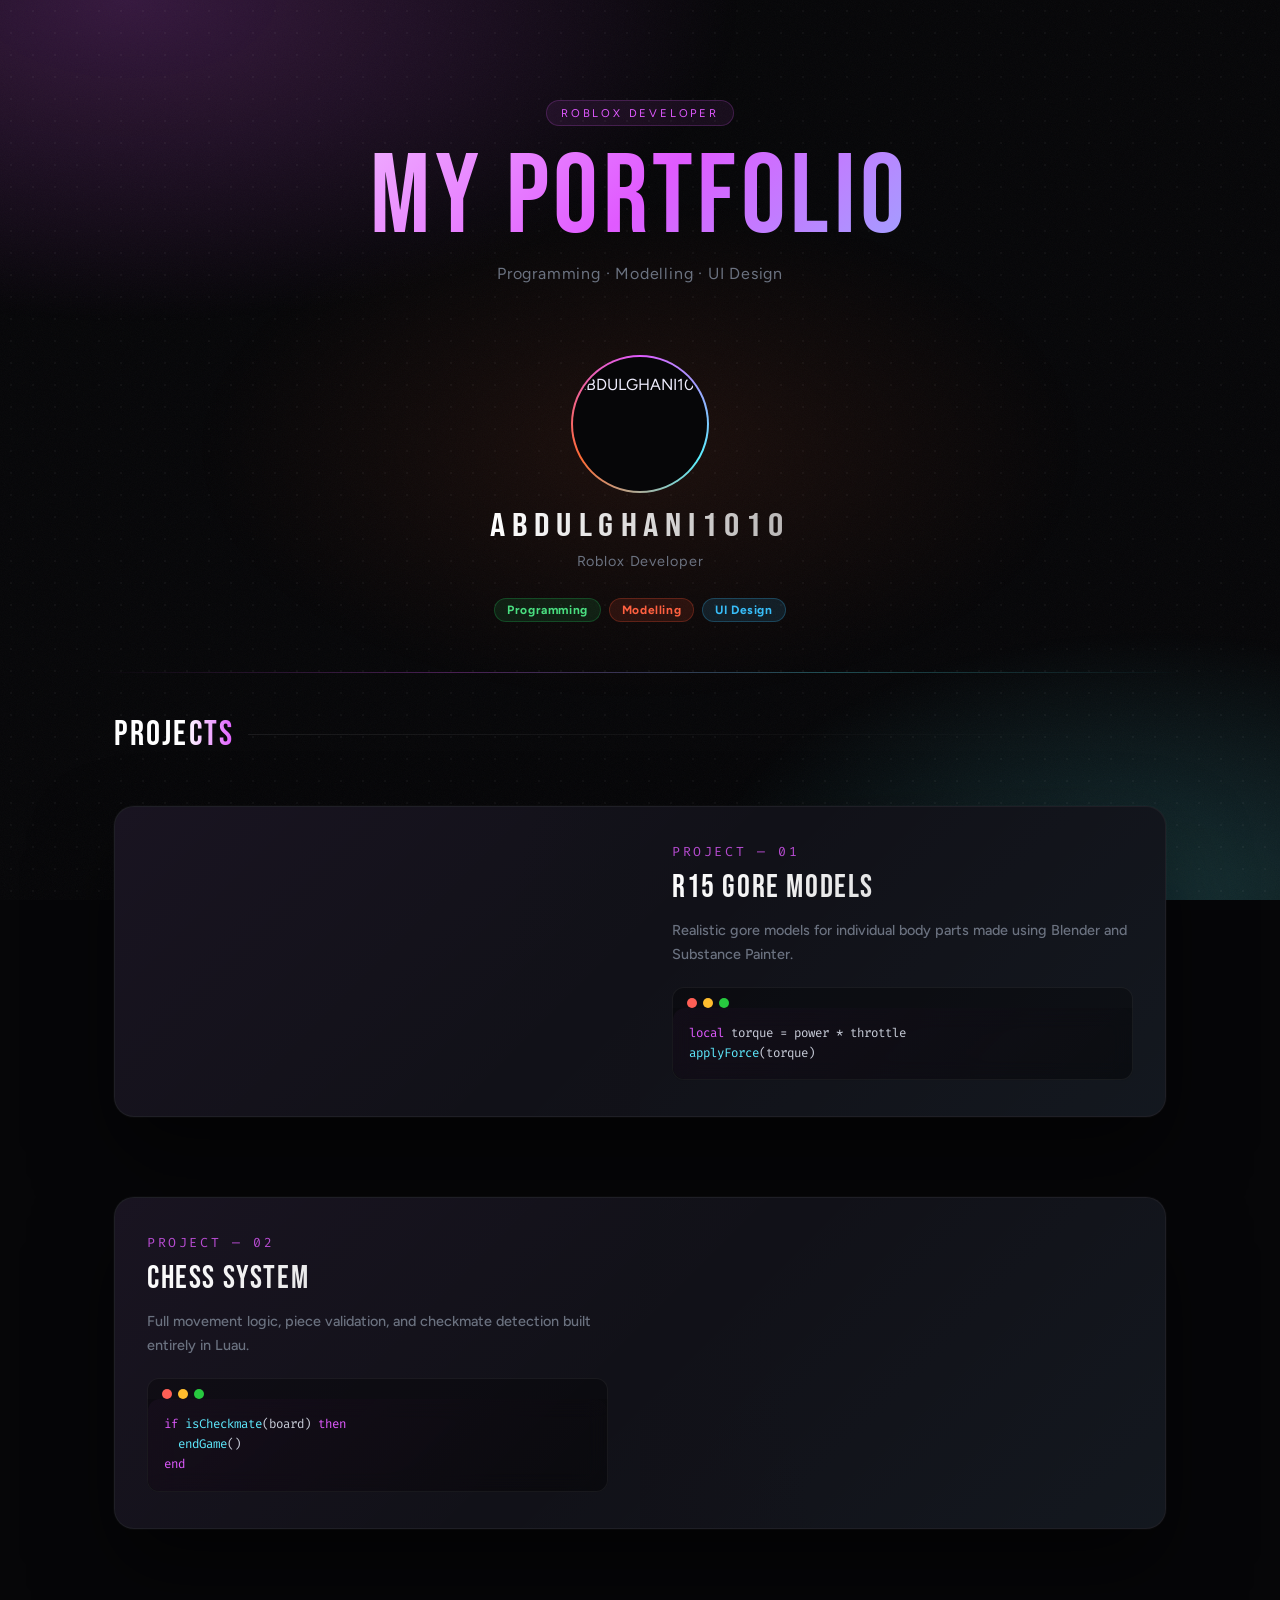
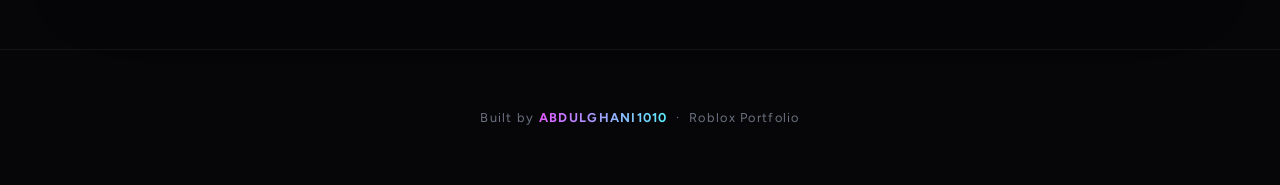
==== main.html @ 299fa9f6 "Rename index.html to main.html" ====
<!DOCTYPE html>
<html lang="en">
<head>
<meta charset="UTF-8">
<meta name="viewport" content="width=device-width, initial-scale=1.0">
<title>Roblox Portfolio</title>
<link href="https://fonts.googleapis.com/css2?family=Bebas+Neue&family=Figtree:wght@400;500;600;700&family=Fira+Code:wght@400;500&display=swap" rel="stylesheet">
<style>
:root {
  --bg: #060608;
  --surface: #0d0d12;
  --card: #111118;
  --border: rgba(255,255,255,0.06);
  --muted: #6b7280;
  --accent1: #e05aff;
  --accent2: #5af0ff;
  --accent3: #ff6b35;
  --text: #f0eeff;
}

* { box-sizing: border-box; }

body {
  margin: 0;
  font-family: 'Figtree', sans-serif;
  background: var(--bg);
  color: var(--text);
  overflow-x: hidden;
}

/* ── LAYERED BACKGROUND ── */
body::before {
  content: "";
  position: fixed;
  inset: 0;
  background:
    radial-gradient(ellipse 80% 60% at 10% 0%, rgba(224,90,255,0.22) 0%, transparent 60%),
    radial-gradient(ellipse 60% 50% at 90% 100%, rgba(90,240,255,0.18) 0%, transparent 60%),
    radial-gradient(ellipse 50% 40% at 50% 50%, rgba(255,107,53,0.09) 0%, transparent 70%);
  pointer-events: none;
  z-index: 0;
}

/* noise grain overlay */
body::after {
  content: "";
  position: fixed;
  inset: 0;
  opacity: 0.035;
  background-image: url("data:image/svg+xml,%3Csvg viewBox='0 0 256 256' xmlns='http://www.w3.org/2000/svg'%3E%3Cfilter id='n'%3E%3CfeTurbulence type='fractalNoise' baseFrequency='0.9' numOctaves='4' stitchTiles='stitch'/%3E%3C/filter%3E%3Crect width='100%25' height='100%25' filter='url(%23n)'/%3E%3C/svg%3E");
  background-size: 200px 200px;
  pointer-events: none;
  z-index: 0;
}

/* dot grid */
.dot-grid {
  position: fixed;
  inset: 0;
  background-image: radial-gradient(rgba(255,255,255,0.04) 1px, transparent 1px);
  background-size: 22px 22px;
  pointer-events: none;
  z-index: 0;
}

/* ── HEADER ── */
header {
  position: relative;
  text-align: center;
  padding: 100px 20px 20px;
  z-index: 1;
}

.header-label {
  display: inline-block;
  font-size: 0.7rem;
  letter-spacing: 0.25em;
  text-transform: uppercase;
  color: var(--accent1);
  background: rgba(224,90,255,0.08);
  border: 1px solid rgba(224,90,255,0.2);
  padding: 5px 14px;
  border-radius: 20px;
  margin-bottom: 20px;
}

h1 {
  font-size: clamp(3.5rem, 9vw, 7rem);
  font-family: 'Bebas Neue', sans-serif;
  font-weight: 400;
  margin: 0;
  line-height: 0.95;
  background: linear-gradient(135deg, #fff 0%, var(--accent1) 50%, var(--accent2) 100%);
  -webkit-background-clip: text;
  -webkit-text-fill-color: transparent;
  background-clip: text;
  letter-spacing: 0.04em;
}

.header-sub {
  color: var(--muted);
  font-size: 1rem;
  margin-top: 12px;
  letter-spacing: 0.05em;
}

/* ── SECTIONS ── */
section {
  max-width: 1100px;
  margin: auto;
  padding: 40px 24px;
  position: relative;
  z-index: 1;
}

/* ── SEPARATOR ── */
.separator {
  height: 1px;
  max-width: 1100px;
  margin: 10px auto 0;
  background: linear-gradient(to right, transparent, rgba(224,90,255,0.3), rgba(90,240,255,0.3), transparent);
  position: relative;
  z-index: 1;
}

/* ── PROFILE ── */
.profile {
  display: flex;
  flex-direction: column;
  align-items: center;
  text-align: center;
  gap: 18px;
}

.avatar-wrap {
  position: relative;
  display: inline-block;
}

.avatar-wrap::before {
  content: "";
  position: absolute;
  inset: -4px;
  border-radius: 50%;
  background: conic-gradient(var(--accent1), var(--accent2), var(--accent3), var(--accent1));
  animation: spin 4s linear infinite;
  z-index: 0;
}

.avatar-wrap::after {
  content: "";
  position: absolute;
  inset: -2px;
  border-radius: 50%;
  background: var(--bg);
  z-index: 1;
}

@keyframes spin { to { transform: rotate(360deg); } }

.profile img {
  position: relative;
  z-index: 2;
  width: 130px;
  height: 130px;
  border-radius: 50%;
  object-fit: cover;
  display: block;
}

.profile-info h2 {
  margin: 0 0 6px;
  font-family: 'Bebas Neue', sans-serif;
  font-size: 2rem;
  font-weight: 400;
  letter-spacing: 0.18em;
  transform: scaleX(1.18);
  display: inline-block;
  background: linear-gradient(90deg, #fff, rgba(255,255,255,0.7));
  -webkit-background-clip: text;
  -webkit-text-fill-color: transparent;
  background-clip: text;
}

.profile-info p {
  margin: 0;
  color: var(--muted);
  font-size: 0.9rem;
  letter-spacing: 0.06em;
}

.tags {
  display: flex;
  gap: 8px;
  flex-wrap: wrap;
  justify-content: center;
  margin-top: 10px;
}

.tag {
  font-size: 0.75rem;
  padding: 4px 12px;
  border-radius: 20px;
  font-weight: 700;
  letter-spacing: 0.05em;
}

.tag:nth-child(1) { background: rgba(34,197,94,0.12); color: #4ade80; border: 1px solid rgba(34,197,94,0.25); }
.tag:nth-child(2) { background: rgba(255,80,50,0.12); color: #ff6040; border: 1px solid rgba(255,80,50,0.25); }
.tag:nth-child(3) { background: rgba(56,189,248,0.12); color: #38bdf8; border: 1px solid rgba(56,189,248,0.25); }

/* ── SECTION HEADING ── */
.section-heading {
  display: flex;
  align-items: center;
  gap: 14px;
  margin-bottom: 50px;
}

.section-heading h2 {
  font-size: 2.2rem;
  font-family: 'Bebas Neue', sans-serif;
  font-weight: 400;
  letter-spacing: 0.06em;
  margin: 0;
  background: linear-gradient(90deg, #fff 60%, var(--accent1));
  -webkit-background-clip: text;
  -webkit-text-fill-color: transparent;
  background-clip: text;
}

.heading-line {
  flex: 1;
  height: 1px;
  background: linear-gradient(to right, rgba(255,255,255,0.08), transparent);
}

.heading-num {
  font-family: 'Fira Code', monospace;
  font-size: 0.7rem;
  color: var(--accent1);
  opacity: 0.6;
}

/* ── PROJECTS ── */
.project {
  display: grid;
  grid-template-columns: 1fr 1fr;
  gap: 0;
  margin-bottom: 80px;
  position: relative;
  border-radius: 20px;
  overflow: hidden;
  background: var(--card);
  border: 1px solid var(--border);
  box-shadow: 0 0 0 1px rgba(255,255,255,0.02), 0 40px 80px rgba(0,0,0,0.5);
  transition: box-shadow 0.4s;
}

.project::before {
  content: "";
  position: absolute;
  inset: 0;
  background: linear-gradient(135deg, rgba(224,90,255,0.04) 0%, transparent 50%, rgba(90,240,255,0.03) 100%);
  pointer-events: none;
  z-index: 0;
}

.project:hover {
  box-shadow: 0 0 0 1px rgba(224,90,255,0.15), 0 60px 100px rgba(0,0,0,0.6), 0 0 60px rgba(224,90,255,0.06);
}

.project.reverse {
  direction: rtl;
}
.project.reverse > * {
  direction: ltr;
}

/* accent bar on hover */
.project::after {
  content: "";
  position: absolute;
  top: 0; left: 0; right: 0;
  height: 2px;
  background: linear-gradient(90deg, var(--accent1), var(--accent2));
  opacity: 0;
  transition: opacity 0.3s;
}
.project:hover::after { opacity: 1; }

.media {
  position: relative;
  min-height: 260px;
  overflow: hidden;
}

/* ── SHORTER, TILTED TRANSITION ── */
.media::after {
  content: "";
  position: absolute;
  /* Increased inset to ensure the skew doesn't show gaps at the edges */
  inset: -10% -25%; 
  /* The gradient now stays transparent until 60%, making the fade 'shorter' */
  background: linear-gradient(to right, transparent 60%, var(--card) 85%);
  transform: skewX(-12deg);
  transform-origin: bottom right;
  pointer-events: none;
  z-index: 1;
}

/* Reverse logic for alternating projects */
.project.reverse .media::after {
  background: linear-gradient(to left, transparent 60%, var(--card) 85%);
  transform: skewX(12deg);
  transform-origin: bottom left;
}

.media video {
  width: 100%;
  height: 100%;
  object-fit: cover;
  display: block;
  opacity: 0.85;
  transition: opacity 0.3s, transform 0.5s;
}

.project:hover .media video {
  opacity: 1;
  transform: scale(1.03);
}

.content {
  padding: 36px 32px;
  display: flex;
  flex-direction: column;
  justify-content: center;
  position: relative;
  z-index: 1;
}

.project-num {
  font-family: 'Fira Code', monospace;
  font-size: 0.82rem;
  color: var(--accent1);
  letter-spacing: 0.2em;
  margin-bottom: 10px;
  opacity: 0.8;
}

.content h3 {
  margin: 0 0 12px;
  font-family: 'Bebas Neue', sans-serif;
  font-size: 2rem;
  font-weight: 400;
  letter-spacing: 0.05em;
  line-height: 1.1;
  background: linear-gradient(135deg, #fff 0%, rgba(255,255,255,0.75) 100%);
  -webkit-background-clip: text;
  -webkit-text-fill-color: transparent;
  background-clip: text;
}

.content p {
  color: var(--muted);
  font-size: 0.9rem;
  line-height: 1.7;
  margin: 0 0 20px;
  font-family: 'Figtree', sans-serif;
  font-weight: 500;
}

pre {
  background: rgba(0,0,0,0.4);
  padding: 16px;
  border-radius: 12px;
  overflow-x: auto;
  font-size: 0.78rem;
  border: 1px solid rgba(255,255,255,0.06);
  margin: 0;
  position: relative;
  backdrop-filter: blur(10px);
}

pre::before {
  content: "";
  position: absolute;
  inset: 0;
  border-radius: 12px;
  background: linear-gradient(135deg, rgba(224,90,255,0.04), transparent);
  pointer-events: none;
}

code {
  font-family: 'Fira Code', monospace;
  color: #c9d1d9;
  line-height: 1.6;
}

/* syntax highlights */
code .kw  { color: var(--accent1); }
code .fn  { color: var(--accent2); }
code .str { color: var(--accent3); }
code .num { color: #79c0ff; }

/* code window dots */
.code-wrap {
  position: relative;
}
.code-dots {
  display: flex;
  gap: 6px;
  padding: 10px 14px 0;
  background: rgba(0,0,0,0.3);
  border-radius: 12px 12px 0 0;
  border: 1px solid rgba(255,255,255,0.06);
  border-bottom: none;
}
.code-dots span {
  width: 10px; height: 10px; border-radius: 50%;
}
.code-dots span:nth-child(1) { background: #ff5f56; }
.code-dots span:nth-child(2) { background: #ffbd2e; }
.code-dots span:nth-child(3) { background: #27c93f; }
.code-wrap pre {
  border-top-left-radius: 0;
  border-top-right-radius: 0;
  border-top: none;
}

/* ── FOOTER ── */
footer {
  text-align: center;
  padding: 60px 20px;
  position: relative;
  z-index: 1;
  color: var(--muted);
  font-size: 0.8rem;
  letter-spacing: 0.1em;
  border-top: 1px solid var(--border);
}

footer span {
  background: linear-gradient(90deg, var(--accent1), var(--accent2));
  -webkit-background-clip: text;
  -webkit-text-fill-color: transparent;
  background-clip: text;
  font-weight: 700;
}

/* ── SCROLL FADE IN ── */
.fade-in {
  opacity: 0;
  transform: translateY(28px);
  transition: opacity 0.7s ease, transform 0.7s ease;
}
.fade-in.visible {
  opacity: 1;
  transform: none;
}

@media (max-width: 768px) {
  .project, .project.reverse {
    grid-template-columns: 1fr;
    direction: ltr;
  }
  .media { min-height: 200px; }
  .media::after { background: linear-gradient(to top, var(--card) 0%, transparent 60%) !important; }
  .content { padding: 24px 20px; }
}
</style>
</head>
<body>
<div class="dot-grid"></div>

<header>
  <div class="header-label">Roblox Developer</div>
  <h1>My Portfolio</h1>
  <p class="header-sub">Programming · Modelling · UI Design</p>
</header>

<section>
  <div class="profile fade-in">
    <div class="avatar-wrap">
      <img src="https://tr.rbxcdn.com/30DAY-AvatarHeadshot-11697BC1179169B8BC1C5630C029A08D-Png/150/150/AvatarHeadshot/Webp/noFilter" alt="ABDULGHANI1010">
    </div>
    <div class="profile-info">
      <h2>ABDULGHANI1010</h2>
      <p>Roblox Developer</p>
    </div>
    <div class="tags">
      <div class="tag">Programming</div>
      <div class="tag">Modelling</div>
      <div class="tag">UI Design</div>
    </div>
  </div>
</section>

<div class="separator"></div>

<section>
  <div class="section-heading fade-in">
    <h2>Projects</h2>
    <div class="heading-line"></div>
  </div>
  <div id="projects"></div>
</section>

<footer>
  Built by <span>ABDULGHANI1010</span> &nbsp;·&nbsp; Roblox Portfolio
</footer>

<script>
const projectData = [
  {
    title: "R15 Gore Models",
    desc: "Realistic gore models for individual body parts made using Blender and Substance Painter.",
    video: "https://www.w3schools.com/html/mov_bbb.mp4",
    code: `<span class="kw">local</span> torque = power * throttle\n<span class="fn">applyForce</span>(torque)`
  },
  {
    title: "Chess System",
    desc: "Full movement logic, piece validation, and checkmate detection built entirely in Luau.",
    video: "https://www.w3schools.com/html/mov_bbb.mp4",
    code: `<span class="kw">if</span> <span class="fn">isCheckmate</span>(board) <span class="kw">then</span>\n  <span class="fn">endGame</span>()\n<span class="kw">end</span>`
  }
];

const container = document.getElementById("projects");

projectData.forEach((p, i) => {
  const project = document.createElement("div");
  project.className = "project fade-in" + (i % 2 === 1 ? " reverse" : "");

  project.innerHTML = `
    <div class="media">
      <video src="${p.video}" autoplay muted loop playsinline></video>
    </div>
    <div class="content">
      <div class="project-num">PROJECT — 0${i + 1}</div>
      <h3>${p.title}</h3>
      <p>${p.desc}</p>
      <div class="code-wrap">
        <div class="code-dots">
          <span></span><span></span><span></span>
        </div>
        <pre><code>${p.code}</code></pre>
      </div>
    </div>
  `;
  container.appendChild(project);
});

// scroll fade in
const observer = new IntersectionObserver((entries) => {
  entries.forEach((e, idx) => {
    if (e.isIntersecting) {
      setTimeout(() => e.target.classList.add("visible"), idx * 80);
      observer.unobserve(e.target);
    }
  });
}, { threshold: 0.1 });

document.querySelectorAll(".fade-in").forEach(el => observer.observe(el));
</script>
</body>
</html>
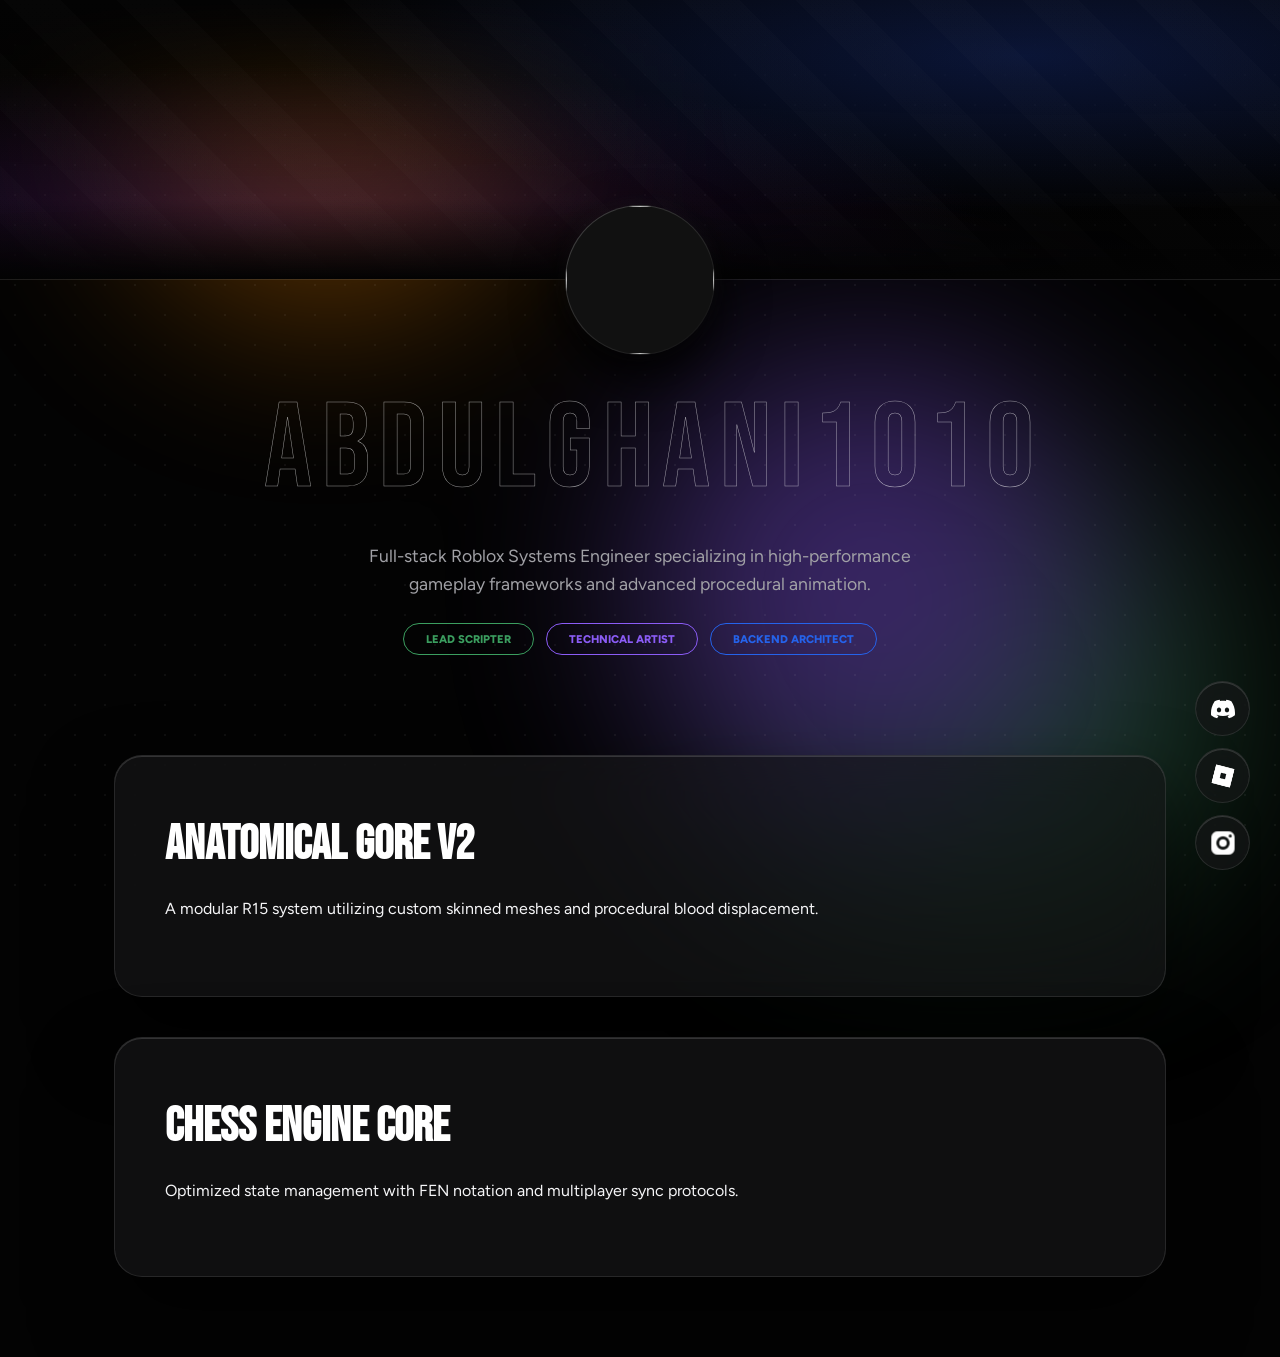
==== commit 68e57755: "Added a bunch of features" ====
--- a/main.html
+++ b/main.html
@@ -3,19 +3,27 @@
 <head>
 <meta charset="UTF-8">
 <meta name="viewport" content="width=device-width, initial-scale=1.0">
-<title>Roblox Portfolio</title>
-<link href="https://fonts.googleapis.com/css2?family=Bebas+Neue&family=Figtree:wght@400;500;600;700&family=Fira+Code:wght@400;500&display=swap" rel="stylesheet">
+<title>Roblox Portfolio | ABDULGHANI1010</title>
+<link href="https://fonts.googleapis.com/css2?family=Bebas+Neue&family=Figtree:wght@300;400;500;600;700&family=Fira+Code:wght@400;500&display=swap" rel="stylesheet">
 <style>
 :root {
-  --bg: #060608;
-  --surface: #0d0d12;
-  --card: #111118;
-  --border: rgba(255,255,255,0.06);
-  --muted: #6b7280;
-  --accent1: #e05aff;
-  --accent2: #5af0ff;
-  --accent3: #ff6b35;
-  --text: #f0eeff;
+  --bg: #030303;
+  --card: rgba(22, 22, 24, 0.7);
+  --border: rgba(255, 255, 255, 0.1);
+  --rim-light: rgba(255, 255, 255, 0.15);
+  --muted: #a1a1a6; 
+  --text: #f5f5f7;
+  --glass: blur(24px) saturate(160%);
+  --banner-grad: linear-gradient(135deg, #444 0%, #111 100%);
+  
+  --badge-green: #3b9e5f;
+  --badge-purple: #8b5cf6;
+  --badge-blue: #2563eb;
+
+  --rbx-keyword: #f86d7c;
+  --rbx-function: #84d6f7;
+  --rbx-string: #adf195;
+  --rbx-comment: #666666;
 }
 
 * { box-sizing: border-box; }
@@ -28,540 +36,386 @@
   overflow-x: hidden;
 }
 
-/* ── LAYERED BACKGROUND ── */
-body::before {
-  content: "";
+/* ── BACKGROUND GLOW EFFECT ── */
+.glow-container {
   position: fixed;
   inset: 0;
-  background:
-    radial-gradient(ellipse 80% 60% at 10% 0%, rgba(224,90,255,0.22) 0%, transparent 60%),
-    radial-gradient(ellipse 60% 50% at 90% 100%, rgba(90,240,255,0.18) 0%, transparent 60%),
-    radial-gradient(ellipse 50% 40% at 50% 50%, rgba(255,107,53,0.09) 0%, transparent 70%);
-  pointer-events: none;
-  z-index: 0;
-}
-
-/* noise grain overlay */
-body::after {
-  content: "";
+  z-index: -2;
+  overflow: hidden;
+  filter: blur(100px);
+  opacity: 0.4;
+}
+
+.glow-blob {
+  position: absolute;
+  border-radius: 50%;
+  animation: move 20s infinite alternate;
+}
+
+.orange { width: 400px; height: 400px; background: #ff8c00; top: -10%; left: 10%; }
+.green { width: 500px; height: 500px; background: #3b9e5f; bottom: -5%; right: 5%; animation-delay: -5s; }
+.purple { width: 450px; height: 450px; background: #8b5cf6; top: 40%; left: 50%; animation-delay: -10s; }
+
+@keyframes move {
+  from { transform: translate(0, 0) scale(1); }
+  to { transform: translate(100px, 50px) scale(1.1); }
+}
+
+.bg-layer {
   position: fixed;
   inset: 0;
-  opacity: 0.035;
-  background-image: url("data:image/svg+xml,%3Csvg viewBox='0 0 256 256' xmlns='http://www.w3.org/2000/svg'%3E%3Cfilter id='n'%3E%3CfeTurbulence type='fractalNoise' baseFrequency='0.9' numOctaves='4' stitchTiles='stitch'/%3E%3C/filter%3E%3Crect width='100%25' height='100%25' filter='url(%23n)'/%3E%3C/svg%3E");
-  background-size: 200px 200px;
-  pointer-events: none;
-  z-index: 0;
-}
-
-/* dot grid */
-.dot-grid {
-  position: fixed;
+  z-index: -1;
+  background-image: radial-gradient(rgba(255,255,255,0.05) 1.5px, transparent 1.5px);
+  background-size: 30px 30px;
+}
+
+/* ── ELEGANT BANNER ── */
+.banner {
+  width: 100%;
+  height: 280px;
+  position: relative;
+  background: transparent;
+  display: flex;
+  align-items: center;
+  justify-content: center;
+  overflow: hidden;
+  border-bottom: 1px solid var(--border);
+}
+
+.banner-image {
+  position: absolute;
   inset: 0;
-  background-image: radial-gradient(rgba(255,255,255,0.04) 1px, transparent 1px);
-  background-size: 22px 22px;
-  pointer-events: none;
-  z-index: 0;
-}
-
-/* ── HEADER ── */
-header {
+  z-index: 1;
+  background: 
+    radial-gradient(ellipse at 20% 80%, rgba(88, 28, 135, 0.3) 0%, transparent 50%),
+    radial-gradient(ellipse at 80% 20%, rgba(30, 64, 175, 0.3) 0%, transparent 50%),
+    linear-gradient(180deg, var(--bg) 0%, transparent 100%);
+  animation: bannerPulse 8s ease-in-out infinite;
+}
+
+@keyframes bannerPulse {
+  0%, 100% { opacity: 0.8; }
+  50% { opacity: 1; }
+}
+
+.banner-image::before {
+  content: '';
+  position: absolute;
+  inset: 0;
+  background: repeating-linear-gradient(
+    45deg,
+    transparent,
+    transparent 40px,
+    rgba(255, 255, 255, 0.01) 40px,
+    rgba(255, 255, 255, 0.01) 80px
+  );
+}
+
+.banner-image::after {
+  content: '';
+  position: absolute;
+  bottom: 0;
+  left: 0;
+  right: 0;
+  height: 80px;
+  background: linear-gradient(to top, var(--bg), transparent);
+}
+
+.profile-container {
+  max-width: 800px;
+  margin: -75px auto 60px;
+  padding: 0 24px;
+  text-align: center;
   position: relative;
-  text-align: center;
-  padding: 100px 20px 20px;
-  z-index: 1;
-}
-
-.header-label {
+  z-index: 10;
+}
+
+.profile-img {
+  width: 150px;
+  height: 150px;
+  border-radius: 50%;
+  padding: 1px;
+  background: var(--banner-grad);
   display: inline-block;
-  font-size: 0.7rem;
-  letter-spacing: 0.25em;
-  text-transform: uppercase;
-  color: var(--accent1);
-  background: rgba(224,90,255,0.08);
-  border: 1px solid rgba(224,90,255,0.2);
-  padding: 5px 14px;
-  border-radius: 20px;
-  margin-bottom: 20px;
-}
-
-h1 {
-  font-size: clamp(3.5rem, 9vw, 7rem);
-  font-family: 'Bebas Neue', sans-serif;
-  font-weight: 400;
-  margin: 0;
-  line-height: 0.95;
-  background: linear-gradient(135deg, #fff 0%, var(--accent1) 50%, var(--accent2) 100%);
-  -webkit-background-clip: text;
-  -webkit-text-fill-color: transparent;
-  background-clip: text;
-  letter-spacing: 0.04em;
-}
-
-.header-sub {
+  /* UPDATED BOX SHADOW: Added a deep black shadow and a subtle outer glow */
+  box-shadow: 0 20px 50px rgba(0,0,0,1), 0 0 20px rgba(255,255,255,0.05);
+}
+
+.profile-img img {
+  width: 100%;
+  height: 100%;
+  border-radius: 50%;
+  background: #111;
+  display: block;
+  object-fit: cover;
+}
+
+h1 { 
+  font-family: 'Bebas Neue', sans-serif; 
+  font-size: clamp(3.5rem, 12vw, 7.5rem); 
+  margin: 20px 0 0; 
+  color: transparent;
+  -webkit-text-stroke: 0.5px rgba(255, 255, 255, 0.6);
+  letter-spacing: 0.08em;
+  font-weight: 200;
+}
+
+.profile-description {
+  margin: 20px auto;
   color: var(--muted);
-  font-size: 1rem;
-  margin-top: 12px;
-  letter-spacing: 0.05em;
-}
-
-/* ── SECTIONS ── */
-section {
-  max-width: 1100px;
-  margin: auto;
-  padding: 40px 24px;
+  line-height: 1.6;
+  font-size: 1.1rem;
+  max-width: 600px;
+}
+
+.skill-pills { display: flex; justify-content: center; gap: 12px; margin-top: 25px; }
+.pill { 
+  padding: 8px 22px; 
+  border-radius: 100px; 
+  font-size: 0.7rem; 
+  font-weight: 800; 
+  text-transform: uppercase; 
+  background: transparent;
+  border: 1.5px solid;
+}
+.pill-1 { border-color: var(--badge-green); color: var(--badge-green); }
+.pill-2 { border-color: var(--badge-purple); color: var(--badge-purple); }
+.pill-3 { border-color: var(--badge-blue); color: var(--badge-blue); }
+
+section { max-width: 1100px; margin: 0 auto; padding: 40px 24px; }
+
+/* Collapsed state - hide media, show title/desc */
+.project {
+  display: grid;
+  grid-template-columns: 1fr;
+  background: var(--card);
+  backdrop-filter: var(--glass);
+  border: 1px solid var(--border);
+  border-radius: 28px;
+  margin-bottom: 40px;
+  overflow: hidden;
   position: relative;
-  z-index: 1;
-}
-
-/* ── SEPARATOR ── */
-.separator {
-  height: 1px;
-  max-width: 1100px;
-  margin: 10px auto 0;
-  background: linear-gradient(to right, transparent, rgba(224,90,255,0.3), rgba(90,240,255,0.3), transparent);
-  position: relative;
-  z-index: 1;
-}
-
-/* ── PROFILE ── */
-.profile {
+  box-shadow: inset 0 1px 0 0 var(--rim-light), 0 40px 80px rgba(0,0,0,0.6);
+  cursor: pointer;
+  transition: box-shadow 0.3s ease, transform 0.3s ease;
+}
+
+.project:hover {
+  transform: translateY(-2px);
+  box-shadow: inset 0 1px 0 0 var(--rim-light), 0 50px 100px rgba(0,0,0,0.7);
+}
+
+.project .media {
+  display: none;
+}
+
+.project .content {
+  padding: 60px 50px;
   display: flex;
   flex-direction: column;
-  align-items: center;
-  text-align: center;
-  gap: 18px;
-}
-
-.avatar-wrap {
-  position: relative;
-  display: inline-block;
-}
-
-.avatar-wrap::before {
-  content: "";
-  position: absolute;
-  inset: -4px;
-  border-radius: 50%;
-  background: conic-gradient(var(--accent1), var(--accent2), var(--accent3), var(--accent1));
-  animation: spin 4s linear infinite;
-  z-index: 0;
-}
-
-.avatar-wrap::after {
-  content: "";
-  position: absolute;
-  inset: -2px;
-  border-radius: 50%;
-  background: var(--bg);
-  z-index: 1;
-}
-
-@keyframes spin { to { transform: rotate(360deg); } }
-
-.profile img {
-  position: relative;
-  z-index: 2;
-  width: 130px;
-  height: 130px;
-  border-radius: 50%;
-  object-fit: cover;
+  justify-content: center;
+}
+
+.project .content p {
   display: block;
 }
 
-.profile-info h2 {
-  margin: 0 0 6px;
-  font-family: 'Bebas Neue', sans-serif;
-  font-size: 2rem;
-  font-weight: 400;
-  letter-spacing: 0.18em;
-  transform: scaleX(1.18);
-  display: inline-block;
-  background: linear-gradient(90deg, #fff, rgba(255,255,255,0.7));
-  -webkit-background-clip: text;
-  -webkit-text-fill-color: transparent;
-  background-clip: text;
-}
-
-.profile-info p {
-  margin: 0;
-  color: var(--muted);
-  font-size: 0.9rem;
-  letter-spacing: 0.06em;
-}
-
-.tags {
-  display: flex;
-  gap: 8px;
-  flex-wrap: wrap;
-  justify-content: center;
-  margin-top: 10px;
-}
-
-.tag {
-  font-size: 0.75rem;
-  padding: 4px 12px;
-  border-radius: 20px;
-  font-weight: 700;
-  letter-spacing: 0.05em;
-}
-
-.tag:nth-child(1) { background: rgba(34,197,94,0.12); color: #4ade80; border: 1px solid rgba(34,197,94,0.25); }
-.tag:nth-child(2) { background: rgba(255,80,50,0.12); color: #ff6040; border: 1px solid rgba(255,80,50,0.25); }
-.tag:nth-child(3) { background: rgba(56,189,248,0.12); color: #38bdf8; border: 1px solid rgba(56,189,248,0.25); }
-
-/* ── SECTION HEADING ── */
-.section-heading {
-  display: flex;
-  align-items: center;
-  gap: 14px;
-  margin-bottom: 50px;
-}
-
-.section-heading h2 {
-  font-size: 2.2rem;
-  font-family: 'Bebas Neue', sans-serif;
-  font-weight: 400;
-  letter-spacing: 0.06em;
-  margin: 0;
-  background: linear-gradient(90deg, #fff 60%, var(--accent1));
-  -webkit-background-clip: text;
-  -webkit-text-fill-color: transparent;
-  background-clip: text;
-}
-
-.heading-line {
-  flex: 1;
-  height: 1px;
-  background: linear-gradient(to right, rgba(255,255,255,0.08), transparent);
-}
-
-.heading-num {
-  font-family: 'Fira Code', monospace;
-  font-size: 0.7rem;
-  color: var(--accent1);
-  opacity: 0.6;
-}
-
-/* ── PROJECTS ── */
-.project {
-  display: grid;
-  grid-template-columns: 1fr 1fr;
-  gap: 0;
-  margin-bottom: 80px;
-  position: relative;
-  border-radius: 20px;
+.content h3 { font-family: 'Bebas Neue', sans-serif; font-size: 3rem; margin: 0 0 10px; color: #fff; }
+
+.project .code-window {
+  max-height: 0;
+  opacity: 0;
   overflow: hidden;
   background: var(--card);
+  backdrop-filter: var(--glass);
   border: 1px solid var(--border);
-  box-shadow: 0 0 0 1px rgba(255,255,255,0.02), 0 40px 80px rgba(0,0,0,0.5);
-  transition: box-shadow 0.4s;
-}
-
-.project::before {
-  content: "";
-  position: absolute;
-  inset: 0;
-  background: linear-gradient(135deg, rgba(224,90,255,0.04) 0%, transparent 50%, rgba(90,240,255,0.03) 100%);
-  pointer-events: none;
-  z-index: 0;
-}
-
-.project:hover {
-  box-shadow: 0 0 0 1px rgba(224,90,255,0.15), 0 60px 100px rgba(0,0,0,0.6), 0 0 60px rgba(224,90,255,0.06);
-}
-
-.project.reverse {
-  direction: rtl;
-}
-.project.reverse > * {
-  direction: ltr;
-}
-
-/* accent bar on hover */
-.project::after {
-  content: "";
-  position: absolute;
-  top: 0; left: 0; right: 0;
-  height: 2px;
-  background: linear-gradient(90deg, var(--accent1), var(--accent2));
-  opacity: 0;
-  transition: opacity 0.3s;
-}
-.project:hover::after { opacity: 1; }
-
-.media {
+  border-radius: 12px;
+}
+
+/* Expanded state - show media and details */
+.project.expanded {
+  grid-template-columns: 1.15fr 0.85fr;
+}
+
+.project.expanded .media {
+  display: block;
   position: relative;
-  min-height: 260px;
-  overflow: hidden;
-}
-
-/* ── SHORTER, TILTED TRANSITION ── */
-.media::after {
-  content: "";
-  position: absolute;
-  /* Increased inset to ensure the skew doesn't show gaps at the edges */
-  inset: -10% -25%; 
-  /* The gradient now stays transparent until 60%, making the fade 'shorter' */
-  background: linear-gradient(to right, transparent 60%, var(--card) 85%);
-  transform: skewX(-12deg);
-  transform-origin: bottom right;
-  pointer-events: none;
+  background: #000;
   z-index: 1;
-}
-
-/* Reverse logic for alternating projects */
-.project.reverse .media::after {
-  background: linear-gradient(to left, transparent 60%, var(--card) 85%);
-  transform: skewX(12deg);
-  transform-origin: bottom left;
-}
-
-.media video {
+  clip-path: polygon(0 0, 100% 0, 85% 100%, 0 100%);
+}
+
+.project.expanded.reverse {
+  grid-template-columns: 0.85fr 1.15fr;
+}
+
+.project.expanded.reverse .media {
+  grid-column: 2;
+  clip-path: polygon(15% 0, 100% 0, 100% 100%, 0 100%);
+}
+
+.project.expanded .media video {
   width: 100%;
   height: 100%;
   object-fit: cover;
   display: block;
-  opacity: 0.85;
-  transition: opacity 0.3s, transform 0.5s;
-}
-
-.project:hover .media video {
+}
+
+.project.expanded .content {
+  padding: 60px 50px;
+}
+
+.project.expanded.reverse .content {
+  grid-column: 1;
+  grid-row: 1;
+}
+
+.project.expanded .code-window {
+  max-height: 500px;
   opacity: 1;
-  transform: scale(1.03);
-}
-
-.content {
-  padding: 36px 32px;
+}
+
+.project-header {
+  cursor: pointer;
+  user-select: none;
+}
+
+.window-header {
+  background: #1e1e1e;
+  padding: 12px 16px;
   display: flex;
-  flex-direction: column;
-  justify-content: center;
-  position: relative;
-  z-index: 1;
-}
-
-.project-num {
-  font-family: 'Fira Code', monospace;
-  font-size: 0.82rem;
-  color: var(--accent1);
-  letter-spacing: 0.2em;
-  margin-bottom: 10px;
-  opacity: 0.8;
-}
-
-.content h3 {
-  margin: 0 0 12px;
-  font-family: 'Bebas Neue', sans-serif;
-  font-size: 2rem;
-  font-weight: 400;
-  letter-spacing: 0.05em;
-  line-height: 1.1;
-  background: linear-gradient(135deg, #fff 0%, rgba(255,255,255,0.75) 100%);
-  -webkit-background-clip: text;
-  -webkit-text-fill-color: transparent;
-  background-clip: text;
-}
-
-.content p {
-  color: var(--muted);
-  font-size: 0.9rem;
-  line-height: 1.7;
-  margin: 0 0 20px;
-  font-family: 'Figtree', sans-serif;
-  font-weight: 500;
-}
-
-pre {
-  background: rgba(0,0,0,0.4);
-  padding: 16px;
-  border-radius: 12px;
-  overflow-x: auto;
-  font-size: 0.78rem;
-  border: 1px solid rgba(255,255,255,0.06);
-  margin: 0;
-  position: relative;
-  backdrop-filter: blur(10px);
-}
-
-pre::before {
-  content: "";
-  position: absolute;
-  inset: 0;
-  border-radius: 12px;
-  background: linear-gradient(135deg, rgba(224,90,255,0.04), transparent);
-  pointer-events: none;
-}
-
-code {
-  font-family: 'Fira Code', monospace;
-  color: #c9d1d9;
-  line-height: 1.6;
-}
-
-/* syntax highlights */
-code .kw  { color: var(--accent1); }
-code .fn  { color: var(--accent2); }
-code .str { color: var(--accent3); }
-code .num { color: #79c0ff; }
-
-/* code window dots */
-.code-wrap {
-  position: relative;
-}
-.code-dots {
-  display: flex;
-  gap: 6px;
-  padding: 10px 14px 0;
-  background: rgba(0,0,0,0.3);
-  border-radius: 12px 12px 0 0;
-  border: 1px solid rgba(255,255,255,0.06);
-  border-bottom: none;
-}
-.code-dots span {
-  width: 10px; height: 10px; border-radius: 50%;
-}
-.code-dots span:nth-child(1) { background: #ff5f56; }
-.code-dots span:nth-child(2) { background: #ffbd2e; }
-.code-dots span:nth-child(3) { background: #27c93f; }
-.code-wrap pre {
-  border-top-left-radius: 0;
-  border-top-right-radius: 0;
-  border-top: none;
-}
-
-/* ── FOOTER ── */
-footer {
-  text-align: center;
-  padding: 60px 20px;
-  position: relative;
-  z-index: 1;
-  color: var(--muted);
-  font-size: 0.8rem;
-  letter-spacing: 0.1em;
-  border-top: 1px solid var(--border);
-}
-
-footer span {
-  background: linear-gradient(90deg, var(--accent1), var(--accent2));
-  -webkit-background-clip: text;
-  -webkit-text-fill-color: transparent;
-  background-clip: text;
-  font-weight: 700;
-}
-
-/* ── SCROLL FADE IN ── */
-.fade-in {
-  opacity: 0;
-  transform: translateY(28px);
-  transition: opacity 0.7s ease, transform 0.7s ease;
-}
-.fade-in.visible {
-  opacity: 1;
-  transform: none;
-}
-
-@media (max-width: 768px) {
-  .project, .project.reverse {
-    grid-template-columns: 1fr;
-    direction: ltr;
-  }
-  .media { min-height: 200px; }
-  .media::after { background: linear-gradient(to top, var(--card) 0%, transparent 60%) !important; }
-  .content { padding: 24px 20px; }
+  gap: 8px;
+  border-bottom: 1px solid #2a2a2a;
+}
+
+.dot { width: 12px; height: 12px; border-radius: 50%; }
+.dot.red { background: #ff5f56; }
+.dot.yellow { background: #ffbd2e; }
+.dot.green { background: #27c93f; }
+
+pre { padding: 20px; margin: 0; font-size: 0.85rem; overflow-x: auto; }
+code { font-family: 'Fira Code', monospace; color: #fff; }
+code .kw { color: var(--rbx-keyword); }
+code .fn { color: var(--rbx-function); }
+code .str { color: var(--rbx-string); }
+code .cm { color: var(--rbx-comment); }
+
+.contact-dock { position: fixed; bottom: 30px; right: 30px; display: flex; flex-direction: column; gap: 12px; z-index: 100; }
+.contact-btn {
+  width: 55px; height: 55px; border-radius: 50%; background: var(--card); backdrop-filter: var(--glass);
+  border: 1px solid var(--border); display: flex; align-items: center; justify-content: center;
+  box-shadow: inset 0 1px 0 0 var(--rim-light); transition: 0.3s;
+}
+.contact-btn:hover { transform: scale(1.1); background: #fff; }
+.contact-btn:hover svg { fill: #000; }
+.contact-btn:hover img { filter: brightness(0); }
+.contact-btn svg { width: 24px; height: 24px; fill: #fff; }
+.contact-btn img { width: 24px; height: 24px; filter: brightness(0) invert(1); }
+
+.fade-in { opacity: 0; transform: translateY(40px); transition: 1.2s ease-out; }
+.fade-in.visible { opacity: 1; transform: none; }
+
+@media (max-width: 900px) {
+  .project.expanded, .project.expanded.reverse { grid-template-columns: 1fr; }
+  .project.expanded .media { clip-path: none !important; height: 250px; }
+  .project.expanded.reverse .media { grid-column: 1; }
+  .project.expanded.reverse .content { grid-row: auto; }
 }
 </style>
 </head>
 <body>
-<div class="dot-grid"></div>
-
-<header>
-  <div class="header-label">Roblox Developer</div>
-  <h1>My Portfolio</h1>
-  <p class="header-sub">Programming · Modelling · UI Design</p>
-</header>
-
-<section>
-  <div class="profile fade-in">
-    <div class="avatar-wrap">
-      <img src="https://tr.rbxcdn.com/30DAY-AvatarHeadshot-11697BC1179169B8BC1C5630C029A08D-Png/150/150/AvatarHeadshot/Webp/noFilter" alt="ABDULGHANI1010">
-    </div>
-    <div class="profile-info">
-      <h2>ABDULGHANI1010</h2>
-      <p>Roblox Developer</p>
-    </div>
-    <div class="tags">
-      <div class="tag">Programming</div>
-      <div class="tag">Modelling</div>
-      <div class="tag">UI Design</div>
-    </div>
+
+<div class="glow-container">
+  <div class="glow-blob orange"></div>
+  <div class="glow-blob green"></div>
+  <div class="glow-blob purple"></div>
+</div>
+
+<div class="bg-layer"></div>
+
+<div class="banner">
+  <div class="banner-image"></div>
+</div>
+
+<div class="profile-container fade-in">
+  <div class="profile-img">
+    <img src="https://tr.rbxcdn.com/30DAY-AvatarHeadshot-11697BC1179169B8BC1C5630C029A08D-Png/150/150/AvatarHeadshot/Webp/noFilter">
   </div>
-</section>
-
-<div class="separator"></div>
-
-<section>
-  <div class="section-heading fade-in">
-    <h2>Projects</h2>
-    <div class="heading-line"></div>
+  <h1>ABDULGHANI1010</h1>
+  <p class="profile-description">
+    Full-stack Roblox Systems Engineer specializing in high-performance gameplay frameworks and advanced procedural animation.
+  </p>
+  <div class="skill-pills">
+    <div class="pill pill-1">Lead Scripter</div>
+    <div class="pill pill-2">Technical Artist</div>
+    <div class="pill pill-3">Backend Architect</div>
   </div>
-  <div id="projects"></div>
-</section>
-
-<footer>
-  Built by <span>ABDULGHANI1010</span> &nbsp;·&nbsp; Roblox Portfolio
-</footer>
+</div>
+
+<section id="projects"></section>
+
+<div class="contact-dock">
+  <a href="#" class="contact-btn">
+    <img src="images/discord.svg" alt="Discord" width="24" height="24">
+  </a>
+  <a href="#" class="contact-btn">
+    <img src="images/roblox.svg" alt="Roblox" width="24" height="24">
+  </a>
+  <a href="#" class="contact-btn">
+    <img src="images/instagram.svg" alt="Instagram" width="24" height="24">
+  </a>
+</div>
 
 <script>
 const projectData = [
-  {
-    title: "R15 Gore Models",
-    desc: "Realistic gore models for individual body parts made using Blender and Substance Painter.",
+  { 
+    title: "Anatomical Gore v2", 
+    desc: "A modular R15 system utilizing custom skinned meshes and procedural blood displacement.", 
     video: "https://www.w3schools.com/html/mov_bbb.mp4",
-    code: `<span class="kw">local</span> torque = power * throttle\n<span class="fn">applyForce</span>(torque)`
+    code: `<span class="cm">-- Server Side Damage</span>\n<span class="kw">local</span> injury <span class="op">=</span> <span class="fn">GoreHandler.new</span>(hit)\ninjury:<span class="fn">ApplyDamage</span>(<span class="str">"Piercing"</span>)`
   },
-  {
-    title: "Chess System",
-    desc: "Full movement logic, piece validation, and checkmate detection built entirely in Luau.",
+  { 
+    title: "Chess Engine Core", 
+    desc: "Optimized state management with FEN notation and multiplayer sync protocols.", 
     video: "https://www.w3schools.com/html/mov_bbb.mp4",
-    code: `<span class="kw">if</span> <span class="fn">isCheckmate</span>(board) <span class="kw">then</span>\n  <span class="fn">endGame</span>()\n<span class="kw">end</span>`
+    code: null 
   }
 ];
 
 const container = document.getElementById("projects");
-
 projectData.forEach((p, i) => {
+  const isRev = i % 2 === 1;
   const project = document.createElement("div");
-  project.className = "project fade-in" + (i % 2 === 1 ? " reverse" : "");
+  project.className = `project fade-in ${isRev ? 'reverse' : ''}`;
+  
+  const codeHtml = p.code ? `
+    <div class="code-window">
+      <div class="window-header">
+        <div class="dot red"></div><div class="dot yellow"></div><div class="dot green"></div>
+      </div>
+      <pre><code>${p.code}</code></pre>
+    </div>` : '';
 
   project.innerHTML = `
-    <div class="media">
-      <video src="${p.video}" autoplay muted loop playsinline></video>
-    </div>
+    <div class="media"><video src="${p.video}" autoplay muted loop playsinline></video></div>
     <div class="content">
-      <div class="project-num">PROJECT — 0${i + 1}</div>
-      <h3>${p.title}</h3>
-      <p>${p.desc}</p>
-      <div class="code-wrap">
-        <div class="code-dots">
-          <span></span><span></span><span></span>
+        <div class="project-header">
+          <h3>${p.title}</h3>
         </div>
-        <pre><code>${p.code}</code></pre>
-      </div>
+        <p>${p.desc}</p>
+        ${codeHtml}
     </div>
   `;
   container.appendChild(project);
+  
+  // Add click handler for expand/collapse (click anywhere on the card)
+  project.addEventListener('click', () => {
+    project.classList.toggle('expanded');
+  });
 });
 
-// scroll fade in
-const observer = new IntersectionObserver((entries) => {
-  entries.forEach((e, idx) => {
-    if (e.isIntersecting) {
-      setTimeout(() => e.target.classList.add("visible"), idx * 80);
-      observer.unobserve(e.target);
-    }
-  });
-}, { threshold: 0.1 });
-
-document.querySelectorAll(".fade-in").forEach(el => observer.observe(el));
+const obs = new IntersectionObserver((es) => es.forEach(e => { if(e.isIntersecting) e.target.classList.add("visible"); }), {threshold:0.1});
+document.querySelectorAll(".fade-in").forEach(el => obs.observe(el));
 </script>
 </body>
-</html>
+</html>
